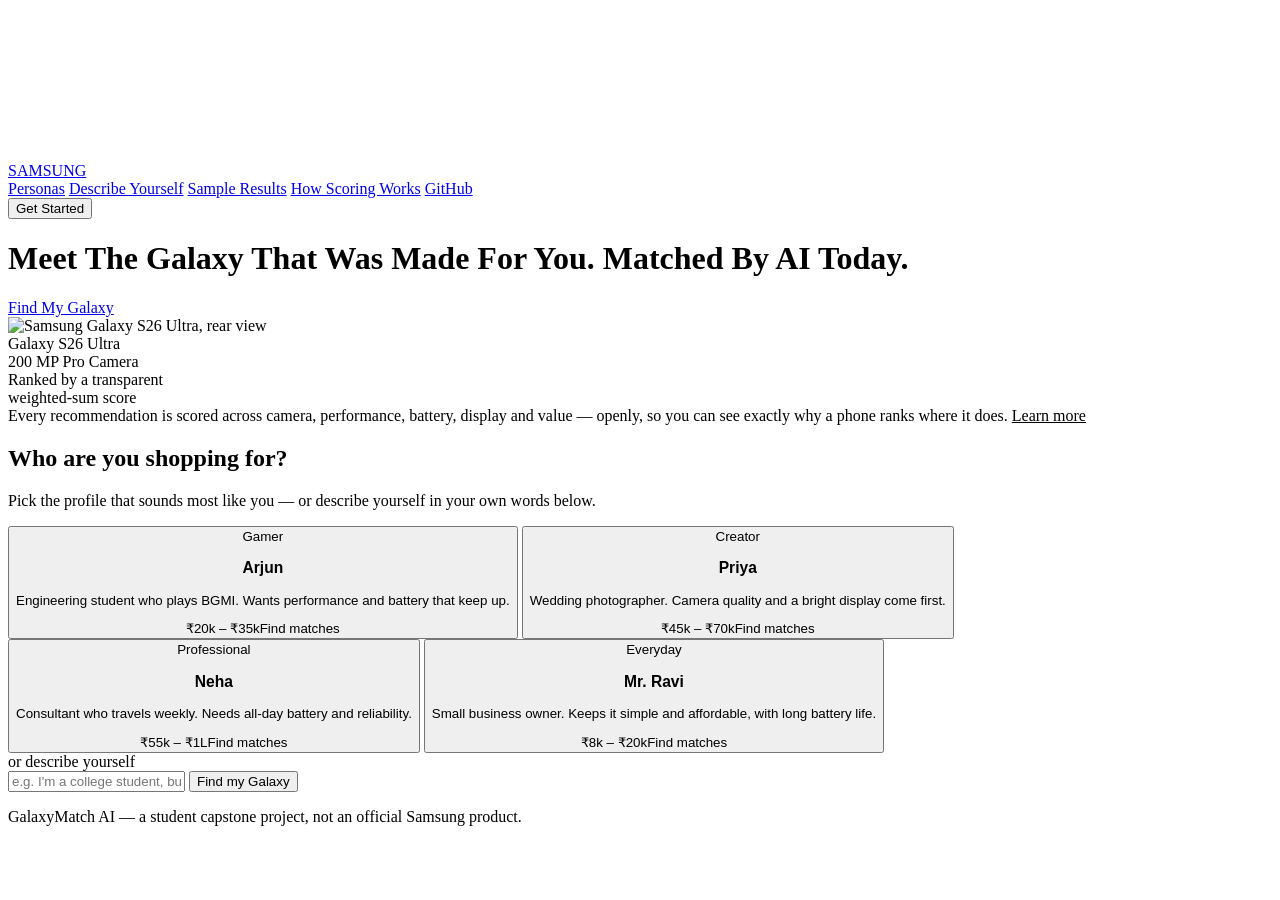
==== web/index.html @ 59dcd6c9 "Wire up Lenis smooth scrolling on both pages Small scroll.js init over the self-hosted vendor lib: i" ====
<!DOCTYPE html>
<html lang="en">
<head>
<meta charset="utf-8" />
<meta name="viewport" content="width=device-width, initial-scale=1" />
<title>GalaxyMatch AI — Find Your Perfect Galaxy</title>
<link rel="stylesheet" href="home.css" />
</head>
<body>

<!-- ============ BLACK HERO BLOCK ============ -->
<header class="hero-block">
  <canvas id="darkveil" data-speed="0.5" data-noise="0.02"></canvas>
  <div class="hero-inner">

    <nav class="nav">
      <a class="nav-logo" href="index.html"><img src="assets/samsung_logo.png"
        alt="Samsung" onerror="this.remove()" /><span>SAMSUNG</span></a>
      <div class="nav-links">
        <a href="#personas">Personas</a>
        <a href="#describe">Describe Yourself</a>
        <a href="results.html?persona=arjun">Sample Results</a>
        <a href="#how">How Scoring Works</a>
        <a href="https://github.com/pridevine/Mobile-Product-Recommendation-System" target="_blank" rel="noopener">GitHub</a>
      </div>
      <button class="nav-cta" id="nav-get">Get Started</button>
    </nav>

    <div class="hero-head">
      <h1>Meet The Galaxy That Was Made For You. Matched By AI Today.</h1>
    </div>

    <div class="hero-cta-row">
      <a class="btn-pill specular-btn" href="#personas"
         data-line-color="#ffffff" data-base-color="#6a6d74" data-proximity="300">Find My Galaxy</a>
    </div>

    <div class="stage">
      <img class="stage-phone" src="assets/hero_phone.png" alt="Samsung Galaxy S26 Ultra, rear view" />

      <div class="callout callout-left">
        <div class="co-text">Galaxy S26 Ultra<br />200&nbsp;MP Pro Camera</div>
        <span class="co-dot"></span>
        <span class="co-line v"></span>
        <span class="co-line h"></span>
      </div>

      <div class="callout callout-right">
        <div class="co-text">Ranked by a transparent<br />weighted-sum score</div>
        <span class="co-dot"></span>
        <span class="co-line v"></span>
        <span class="co-line h"></span>
      </div>
    </div>
  </div>

  <div class="hero-foot" id="how">
    Every recommendation is scored across camera, performance, battery, display and value — openly, so you can see exactly why a phone ranks where it does. <u id="foot-more">Learn more</u>
  </div>
</header>

<!-- ============ WHITE SECTION: PERSONAS ============ -->
<section class="choose" id="personas">
  <div class="choose-head">
    <h2>Who are you shopping for?</h2>
    <p>Pick the profile that sounds most like you — or describe yourself in your own words below.</p>
  </div>

  <div class="p-cards">
    <button class="p-card" data-persona="arjun">
      <span class="p-tag">Gamer</span>
      <h3>Arjun</h3>
      <p>Engineering student who plays BGMI. Wants performance and battery that keep up.</p>
      <span class="p-foot"><span class="p-budget">₹20k – ₹35k</span><span class="p-go">Find matches</span></span>
    </button>
    <button class="p-card" data-persona="priya">
      <span class="p-tag">Creator</span>
      <h3>Priya</h3>
      <p>Wedding photographer. Camera quality and a bright display come first.</p>
      <span class="p-foot"><span class="p-budget">₹45k – ₹70k</span><span class="p-go">Find matches</span></span>
    </button>
    <button class="p-card" data-persona="neha">
      <span class="p-tag">Professional</span>
      <h3>Neha</h3>
      <p>Consultant who travels weekly. Needs all-day battery and reliability.</p>
      <span class="p-foot"><span class="p-budget">₹55k – ₹1L</span><span class="p-go">Find matches</span></span>
    </button>
    <button class="p-card" data-persona="ravi">
      <span class="p-tag">Everyday</span>
      <h3>Mr. Ravi</h3>
      <p>Small business owner. Keeps it simple and affordable, with long battery life.</p>
      <span class="p-foot"><span class="p-budget">₹8k – ₹20k</span><span class="p-go">Find matches</span></span>
    </button>
  </div>
</section>

<section class="describe" id="describe">
  <div class="or-divider"><span>or describe yourself</span></div>
  <div class="describe-row">
    <input id="describe-input" type="text"
      placeholder="e.g. I'm a college student, budget 30000, I play BGMI a lot and need good battery." />
    <button id="describe-go" class="specular-btn"
      data-line-color="#ffffff" data-base-color="#4a4d54" data-proximity="260">Find my Galaxy</button>
  </div>
</section>

<p class="disclaimer">GalaxyMatch AI — a student capstone project, not an official Samsung product.</p>

<script src="vendor/lenis.min.js"></script>
<script src="scroll.js"></script>
<script src="darkveil.js"></script>
<script src="specular.js"></script>
<script src="home.js"></script>
</body>
</html>
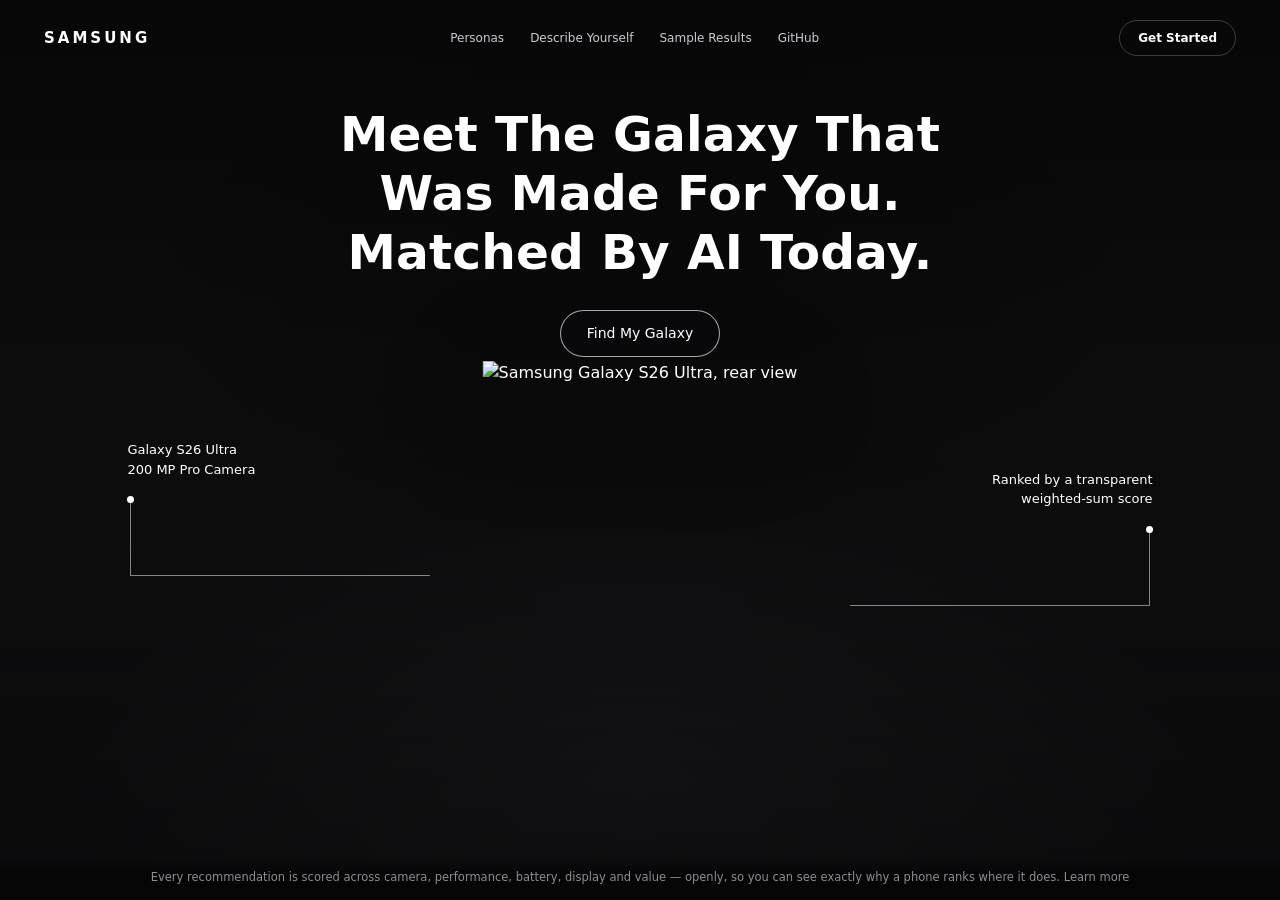
==== commit ba991bb1: "Split the persona picker onto its own page; make the landing hero-only index.html was one viewport o" ====
--- a/web/index.html
+++ b/web/index.html
@@ -6,7 +6,9 @@
 <title>GalaxyMatch AI — Find Your Perfect Galaxy</title>
 <link rel="stylesheet" href="home.css" />
 </head>
-<body>
+<!-- Hero-only landing: exactly one viewport, nothing below it, no scroll.
+     The persona picker lives on personas.html. -->
+<body class="page-hero-only">
 
 <!-- ============ BLACK HERO BLOCK ============ -->
 <header class="hero-block">
@@ -17,13 +19,12 @@
       <a class="nav-logo" href="index.html"><img src="assets/samsung_logo.png"
         alt="Samsung" onerror="this.remove()" /><span>SAMSUNG</span></a>
       <div class="nav-links">
-        <a href="#personas">Personas</a>
-        <a href="#describe">Describe Yourself</a>
+        <a href="personas.html">Personas</a>
+        <a href="personas.html#describe">Describe Yourself</a>
         <a href="results.html?persona=arjun">Sample Results</a>
-        <a href="#how">How Scoring Works</a>
         <a href="https://github.com/pridevine/Mobile-Product-Recommendation-System" target="_blank" rel="noopener">GitHub</a>
       </div>
-      <button class="nav-cta" id="nav-get">Get Started</button>
+      <a class="nav-cta" href="personas.html">Get Started</a>
     </nav>
 
     <div class="hero-head">
@@ -31,7 +32,7 @@
     </div>
 
     <div class="hero-cta-row">
-      <a class="btn-pill specular-btn" href="#personas"
+      <a class="btn-pill specular-btn" href="personas.html"
          data-line-color="#ffffff" data-base-color="#6a6d74" data-proximity="300">Find My Galaxy</a>
     </div>
 
@@ -55,59 +56,11 @@
   </div>
 
   <div class="hero-foot" id="how">
-    Every recommendation is scored across camera, performance, battery, display and value — openly, so you can see exactly why a phone ranks where it does. <u id="foot-more">Learn more</u>
+    Every recommendation is scored across camera, performance, battery, display and value — openly, so you can see exactly why a phone ranks where it does. <a id="foot-more" href="personas.html">Learn more</a>
   </div>
 </header>
 
-<!-- ============ WHITE SECTION: PERSONAS ============ -->
-<section class="choose" id="personas">
-  <div class="choose-head">
-    <h2>Who are you shopping for?</h2>
-    <p>Pick the profile that sounds most like you — or describe yourself in your own words below.</p>
-  </div>
-
-  <div class="p-cards">
-    <button class="p-card" data-persona="arjun">
-      <span class="p-tag">Gamer</span>
-      <h3>Arjun</h3>
-      <p>Engineering student who plays BGMI. Wants performance and battery that keep up.</p>
-      <span class="p-foot"><span class="p-budget">₹20k – ₹35k</span><span class="p-go">Find matches</span></span>
-    </button>
-    <button class="p-card" data-persona="priya">
-      <span class="p-tag">Creator</span>
-      <h3>Priya</h3>
-      <p>Wedding photographer. Camera quality and a bright display come first.</p>
-      <span class="p-foot"><span class="p-budget">₹45k – ₹70k</span><span class="p-go">Find matches</span></span>
-    </button>
-    <button class="p-card" data-persona="neha">
-      <span class="p-tag">Professional</span>
-      <h3>Neha</h3>
-      <p>Consultant who travels weekly. Needs all-day battery and reliability.</p>
-      <span class="p-foot"><span class="p-budget">₹55k – ₹1L</span><span class="p-go">Find matches</span></span>
-    </button>
-    <button class="p-card" data-persona="ravi">
-      <span class="p-tag">Everyday</span>
-      <h3>Mr. Ravi</h3>
-      <p>Small business owner. Keeps it simple and affordable, with long battery life.</p>
-      <span class="p-foot"><span class="p-budget">₹8k – ₹20k</span><span class="p-go">Find matches</span></span>
-    </button>
-  </div>
-</section>
-
-<section class="describe" id="describe">
-  <div class="or-divider"><span>or describe yourself</span></div>
-  <div class="describe-row">
-    <input id="describe-input" type="text"
-      placeholder="e.g. I'm a college student, budget 30000, I play BGMI a lot and need good battery." />
-    <button id="describe-go" class="specular-btn"
-      data-line-color="#ffffff" data-base-color="#4a4d54" data-proximity="260">Find my Galaxy</button>
-  </div>
-</section>
-
-<p class="disclaimer">GalaxyMatch AI — a student capstone project, not an official Samsung product.</p>
-
-<script src="vendor/lenis.min.js"></script>
-<script src="scroll.js"></script>
+<!-- No Lenis here: the page is exactly one viewport and does not scroll. -->
 <script src="darkveil.js"></script>
 <script src="specular.js"></script>
 <script src="home.js"></script>
--- a/web/home.css
+++ b/web/home.css
@@ -0,0 +1,375 @@
+/* GalaxyMatch AI — landing page.
+   Theme: white page with a full-width black hero block; slim nav, centered
+   bold headline, product shot with thin callout annotations, outlined pill
+   CTA, tiny footnote. Static build — motion layered on later. */
+
+@font-face {
+  font-family: 'Montserrat';
+  font-weight: 100 900;
+  font-style: normal;
+  src: url('/fonts/Montserrat-Variable.ttf') format('truetype-variations');
+  font-display: swap;
+}
+
+:root {
+  --page: #ffffff;
+  --hero: #0a0a0b;
+  --hero-2: #131315;
+  --white: #ffffff;
+  --grey: #c9ccd1;
+  --dim: #8a8d93;
+  --ink: #121317;
+  --ink-soft: #5c6067;
+  --line-dark: rgba(255, 255, 255, 0.22);
+  --line-light: #e6e8ec;
+  --font: 'Montserrat', 'Segoe UI', system-ui, sans-serif;
+}
+
+* { box-sizing: border-box; }
+html, body { margin: 0; padding: 0; }
+body {
+  background: var(--page);
+  color: var(--ink);
+  font-family: var(--font);
+  line-height: 1.5;
+  -webkit-font-smoothing: antialiased;
+  overflow-x: hidden;
+}
+button { font-family: inherit; cursor: pointer; }
+a { text-decoration: none; color: inherit; }
+:focus-visible { outline: 2px solid #4b5fd6; outline-offset: 2px; }
+
+/* ============================== BLACK HERO BLOCK ============================== */
+.hero-block {
+  background:
+    radial-gradient(900px 480px at 50% 88%, #1c1c1f 0%, transparent 62%),
+    linear-gradient(180deg, var(--hero) 0%, var(--hero-2) 100%);
+  color: var(--white);
+  position: relative;
+  overflow: hidden;
+}
+/* The hero is exactly one viewport tall. On index.html it is the whole page,
+   so .page-hero-only locks scrolling off entirely — there is nothing below it
+   to scroll to. min-height is dropped there too, otherwise a short window
+   (or landscape phone) would scroll to reach the 620px floor. */
+.hero-block { display: flex; flex-direction: column; height: 100vh; height: 100svh; min-height: 620px; }
+.page-hero-only { height: 100svh; overflow: hidden; }
+.page-hero-only .hero-block { min-height: 0; height: 100%; }
+/* DarkVeil shader canvas fills the hero behind everything */
+#darkveil {
+  position: absolute; inset: 0; width: 100%; height: 100%;
+  display: block; z-index: 0; pointer-events: none;
+}
+/* soft dark scrim over the veil so type & callouts stay crisp */
+.hero-block::after {
+  content: ""; position: absolute; inset: 0; z-index: 1; pointer-events: none;
+  background:
+    radial-gradient(760px 420px at 50% 30%, rgba(5,5,6,0.42), transparent 70%),
+    linear-gradient(180deg, rgba(5,5,6,0.55) 0%, rgba(5,5,6,0.18) 40%, rgba(5,5,6,0.6) 100%);
+}
+.hero-inner {
+  max-width: 1280px; width: 100%; margin: 0 auto; padding: 0 44px;
+  flex: 1; display: flex; flex-direction: column;
+  position: relative; z-index: 2;
+}
+.hero-foot { position: relative; z-index: 2; }
+@media (max-width: 700px) { .hero-inner { padding: 0 20px; } }
+
+/* --- nav --- */
+.nav {
+  height: 76px;
+  display: flex; align-items: center; justify-content: space-between;
+  gap: 24px;
+}
+.nav-logo { display: flex; align-items: center; flex: none; font-weight: 800; font-size: 15px; letter-spacing: 0.2em; color: var(--white); }
+.nav-logo img { height: 20px; display: block; }
+.nav-logo img + span { display: none; }  /* hide text when the logo file exists */
+.nav-links { display: flex; gap: 26px; }
+.nav-links a { font-size: 12px; font-weight: 500; color: var(--grey); white-space: nowrap; transition: color 0.15s; }
+.nav-links a:hover { color: var(--white); }
+.nav-cta {
+  flex: none;
+  background: transparent; color: var(--white);
+  border: 1px solid var(--line-dark); border-radius: 999px;
+  padding: 8px 18px; font-size: 12px; font-weight: 600;
+  transition: background 0.15s, border-color 0.15s;
+}
+.nav-cta:hover { background: rgba(255,255,255,0.08); border-color: rgba(255,255,255,0.45); }
+@media (max-width: 900px) { .nav-links { display: none; } }
+/* .nav-cta is an <a> on both pages; keep it centred like the button it was. */
+a.nav-cta { display: inline-flex; align-items: center; }
+
+/* --- interior-page nav ---
+   personas.html has no hero block behind the nav, so the bar supplies its own
+   dark background. Same .nav markup otherwise. */
+.page-nav { background: var(--hero); color: var(--white); }
+.page-nav-inner { max-width: 1280px; width: 100%; margin: 0 auto; padding: 0 44px; }
+@media (max-width: 700px) { .page-nav-inner { padding: 0 20px; } }
+
+/* --- headline --- */
+.hero-head {
+  text-align: center;
+  max-width: 840px; margin: 0 auto;
+  padding-top: clamp(16px, 3.2vh, 44px);
+}
+.hero-head h1 {
+  margin: 0;
+  /* scales with viewport height too, so the whole hero always fits one screen */
+  font-size: clamp(30px, min(3.8vw, 6.2vh), 56px);
+  font-weight: 700;
+  line-height: 1.22;
+  letter-spacing: 0.002em;
+  color: var(--white);
+  text-wrap: balance;
+}
+
+/* --- CTA pill (overlaps the product zone, like the reference) --- */
+.hero-cta-row { display: flex; justify-content: center; margin-top: clamp(16px, 3vh, 32px); position: relative; z-index: 5; }
+.btn-pill {
+  display: inline-flex; align-items: center;
+  background: rgba(10,10,11,0.55); color: var(--white);
+  border: 1px solid rgba(255,255,255,0.65); border-radius: 999px;
+  padding: 12px 26px; font-size: 14px; font-weight: 500;
+  backdrop-filter: blur(3px);
+  transition: background 0.15s;
+}
+.btn-pill:hover { background: rgba(255,255,255,0.12); }
+
+/* --- product stage: phone + callout annotations --- */
+.stage {
+  position: relative;
+  flex: 1;
+  min-height: 0;   /* let flex size it so the hero never exceeds one screen */
+  margin-top: 4px;
+}
+.stage-phone {
+  position: absolute; left: 50%; bottom: 0; transform: translateX(-50%);
+  height: 100%;
+  filter: drop-shadow(0 34px 60px rgba(0,0,0,0.85));
+}
+/* thin callout lines with dot endpoints, reaching toward the phone */
+.callout {
+  position: absolute;
+  font-size: 13px; font-weight: 500; color: var(--white); line-height: 1.5;
+  z-index: 4;
+}
+.callout .co-line { position: absolute; background: rgba(255,255,255,0.5); }
+.callout .co-dot {
+  position: absolute; width: 7px; height: 7px; border-radius: 50%;
+  background: var(--white);
+}
+.callout-left { left: 7%; top: 16%; text-align: left; }
+.callout-left .co-dot { left: 0; top: 56px; }
+.callout-left .co-line.v { left: 3px; top: 63px; width: 1px; height: 72px; }
+.callout-left .co-line.h { left: 3px; top: 135px; height: 1px; width: min(24vw, 300px); }
+
+.callout-right { right: 7%; top: 22%; text-align: right; }
+.callout-right .co-dot { right: 0; top: 56px; }
+.callout-right .co-line.v { right: 3px; top: 63px; width: 1px; height: 72px; }
+.callout-right .co-line.h { right: 3px; top: 135px; height: 1px; width: min(24vw, 300px); }
+
+@media (max-width: 860px) {
+  .callout { display: none; }
+  .stage-phone { max-height: 420px; }
+}
+
+/* --- footnote --- */
+.hero-foot {
+  position: relative; z-index: 4;
+  text-align: center;
+  font-size: 11.5px; color: var(--dim);
+  padding: 12px 24px 14px;
+  background: linear-gradient(180deg, transparent, rgba(0,0,0,0.55) 40%);
+}
+.hero-foot u { cursor: pointer; }
+.hero-foot u:hover { color: var(--grey); }
+
+/* ============================== WHITE SECTION: PERSONAS ============================== */
+.choose { max-width: 1180px; margin: 0 auto; padding: 84px 36px 24px; }
+@media (max-width: 700px) { .choose { padding: 60px 20px 20px; } }
+.choose-head { text-align: center; max-width: 620px; margin: 0 auto 44px; }
+.choose-head h2 {
+  margin: 0 0 10px; font-size: clamp(26px, 3.6vw, 38px); font-weight: 800;
+  letter-spacing: -0.02em; color: var(--ink);
+}
+.choose-head p { margin: 0; font-size: 15.5px; color: var(--ink-soft); }
+
+.p-cards { display: grid; grid-template-columns: repeat(4, 1fr); gap: 20px; }
+@media (max-width: 940px) { .p-cards { grid-template-columns: repeat(2, 1fr); } }
+@media (max-width: 520px) { .p-cards { grid-template-columns: 1fr; } }
+
+.p-card {
+  text-align: left;
+  background: var(--page);
+  border: 1px solid var(--line-light); border-radius: 18px;
+  padding: 24px;
+  display: flex; flex-direction: column; gap: 6px;
+  transition: border-color 0.18s ease, box-shadow 0.18s ease, transform 0.18s ease;
+}
+.p-card:hover { border-color: #c9cdd4; box-shadow: 0 18px 40px -22px rgba(18,19,23,0.25); transform: translateY(-3px); }
+.p-tag {
+  align-self: flex-start;
+  font-size: 10.5px; font-weight: 700; letter-spacing: 0.09em; text-transform: uppercase;
+  color: var(--ink-soft); border: 1px solid var(--line-light); border-radius: 999px;
+  padding: 4px 10px; margin-bottom: 10px;
+}
+.p-card h3 { margin: 0; font-size: 19px; font-weight: 800; letter-spacing: -0.015em; color: var(--ink); }
+.p-card p { margin: 0; font-size: 13.5px; color: var(--ink-soft); line-height: 1.55; flex: 1; }
+.p-foot {
+  margin-top: 16px; padding-top: 14px; border-top: 1px solid var(--line-light);
+  display: flex; align-items: center; justify-content: space-between;
+}
+.p-budget { font-size: 13px; font-weight: 700; color: var(--ink); font-variant-numeric: tabular-nums; }
+.p-go {
+  border: 1px solid var(--ink); border-radius: 999px; background: transparent;
+  color: var(--ink); font-size: 12.5px; font-weight: 600; padding: 7px 16px;
+  transition: background 0.15s, color 0.15s;
+}
+.p-card:hover .p-go { background: var(--ink); color: #fff; }
+
+/* --- describe bar --- */
+.describe { max-width: 1180px; margin: 0 auto; padding: 30px 36px 90px; }
+@media (max-width: 700px) { .describe { padding: 24px 20px 64px; } }
+.or-divider {
+  display: flex; align-items: center; gap: 18px; margin: 6px 0 26px;
+  color: #a3a7ae; font-size: 12px; font-weight: 600; letter-spacing: 0.1em; text-transform: uppercase;
+}
+.or-divider::before, .or-divider::after { content: ""; flex: 1; height: 1px; background: var(--line-light); }
+.describe-row { display: flex; gap: 14px; }
+.describe-row input {
+  flex: 1; border: 1px solid #d7dae0; border-radius: 999px; padding: 16px 26px;
+  font-family: var(--font); font-size: 15px; color: var(--ink); background: #fff;
+}
+.describe-row input::placeholder { color: #9ba0a8; }
+.describe-row input:focus { outline: none; border-color: var(--ink); }
+.describe-row button {
+  background: var(--ink); color: #fff; border: none; border-radius: 999px;
+  padding: 16px 30px; font-size: 14.5px; font-weight: 600; white-space: nowrap;
+  transition: background 0.15s;
+}
+.describe-row button:hover { background: #2c2e34; }
+@media (max-width: 560px) { .describe-row { flex-direction: column; } }
+
+.disclaimer { text-align: center; color: #a3a7ae; font-size: 12px; padding: 0 20px 34px; }
+
+/* ============================== SPECULAR BUTTON FX ============================== */
+/* Cursor-aware rim-light (specular.js) on elements with .specular-btn */
+.specular-btn { position: relative; overflow: visible; }
+.specular-btn .sb-label { position: relative; z-index: 2; display: inline-flex; align-items: center; gap: 8px; }
+.specular-btn .sb-fx {
+  position: absolute; inset: -20px; pointer-events: none; z-index: 1;
+}
+.specular-btn .sb-fx canvas { display: block; width: 100%; height: 100%; }
+
+/* ============================== RESULTS PAGE ============================== */
+/* light nav variant (white page) */
+.nav-light { background: var(--page); border-bottom: 1px solid var(--line-light); }
+.nav-light .nav-links a { color: var(--ink-soft); }
+.nav-light .nav-links a:hover { color: var(--ink); }
+.nav-light .nav-logo { color: var(--ink); }
+.nav-light .nav-logo img { filter: brightness(0); }
+.nav-light .nav-cta { color: var(--ink); border-color: #cfd3da; }
+.nav-light .nav-cta:hover { background: #f2f3f6; border-color: var(--ink); }
+.nav-pad { padding: 0 44px; }
+@media (max-width: 700px) { .nav-pad { padding: 0 20px; } }
+
+.results-wrap { max-width: 1280px; margin: 0 auto; padding: 34px 44px 80px; }
+@media (max-width: 700px) { .results-wrap { padding: 24px 20px 60px; } }
+
+.results-head { margin-bottom: 8px; }
+.results-head h1 { margin: 0 0 6px; font-size: clamp(28px, 4vw, 44px); font-weight: 800; letter-spacing: -0.03em; color: var(--ink); }
+.results-head p { margin: 0; font-size: 15px; color: var(--ink-soft); }
+
+.chips { display: flex; flex-wrap: wrap; align-items: center; gap: 10px; margin: 22px 0 36px; }
+.chip {
+  border: 1px solid #d7dae0; background: var(--page); color: var(--ink-soft);
+  border-radius: 999px; padding: 9px 16px; font-size: 13.5px; font-weight: 600;
+  transition: all 0.15s ease; text-decoration: none;
+}
+.chip:hover { border-color: var(--ink); color: var(--ink); }
+.chip[aria-pressed="true"] { background: var(--ink); color: #fff; border-color: var(--ink); }
+
+.results-grid {
+  display: grid; grid-template-columns: minmax(0, 1fr) 480px;
+  gap: 40px; align-items: start;
+}
+@media (max-width: 1020px) { .results-grid { grid-template-columns: 1fr; } }
+
+/* --- ranked list --- */
+.rec-row {
+  border: 1px solid var(--line-light); border-radius: 16px; background: var(--page);
+  padding: 18px 20px; margin-bottom: 14px;
+  transition: border-color 0.18s ease, box-shadow 0.18s ease;
+}
+.rec-row.hot { border-color: var(--ink); box-shadow: 0 16px 36px -22px rgba(18,19,23,0.3); }
+.rec-top { display: flex; align-items: center; gap: 12px; }
+.rec-rank {
+  flex: none; width: 30px; height: 30px; border-radius: 9px; border: 1px solid #d7dae0;
+  display: flex; align-items: center; justify-content: center; font-weight: 800; font-size: 14px;
+  font-variant-numeric: tabular-nums;
+}
+.rec-row.hot .rec-rank { border-color: var(--ink); }
+.rec-name { font-size: 17px; font-weight: 800; letter-spacing: -0.015em; color: var(--ink); }
+.rec-seg {
+  font-size: 10px; font-weight: 700; letter-spacing: 0.07em; text-transform: uppercase;
+  color: var(--ink-soft); border: 1px solid var(--line-light); border-radius: 999px; padding: 3px 9px;
+}
+.rec-pct { margin-left: auto; font-size: 22px; font-weight: 800; letter-spacing: -0.02em; font-variant-numeric: tabular-nums; }
+.rec-meta { display: flex; gap: 18px; margin: 10px 0 0 42px; font-size: 13px; color: var(--ink-soft); font-variant-numeric: tabular-nums; }
+.rec-meta b { color: var(--ink); font-weight: 700; }
+.rec-why {
+  margin: 12px 0 0 42px; border: none; background: none; padding: 0;
+  font-size: 13px; font-weight: 600; color: var(--ink-soft); text-decoration: underline; text-underline-offset: 3px;
+}
+.rec-why:hover { color: var(--ink); }
+.breakdown { max-height: 0; overflow: hidden; transition: max-height 0.35s ease; margin-left: 42px; }
+.breakdown.open { max-height: 300px; }
+.breakdown-inner { padding-top: 14px; }
+.sub-row { display: flex; align-items: center; gap: 10px; margin-bottom: 8px; font-size: 12px; color: var(--ink-soft); }
+.sub-row .sub-label { width: 88px; flex: none; font-weight: 500; }
+.sub-track { flex: 1; height: 6px; border-radius: 999px; background: #eef0f4; overflow: hidden; }
+.sub-fill { height: 100%; border-radius: 999px; background: var(--ink); width: 0; transition: width 0.6s ease; }
+.sub-val { width: 2.4em; text-align: right; font-weight: 700; color: var(--ink); font-variant-numeric: tabular-nums; }
+
+/* --- CardSwap deck (pop style) --- */
+.cs-stage {
+  position: relative; height: 520px;
+  perspective: 900px; overflow: visible;
+}
+.cs-card {
+  position: absolute; top: 50%; left: 50%;
+  width: 320px; height: 430px;
+  border-radius: 18px; border: 1px solid var(--line-light);
+  background: var(--page);
+  overflow: hidden; cursor: pointer;
+  transform-style: preserve-3d; will-change: transform;
+  backface-visibility: hidden; -webkit-backface-visibility: hidden;
+  box-shadow: 0 30px 60px -30px rgba(18,19,23,0.35);
+}
+.csc-photo {
+  height: 55%; background: #0a0a0b;
+  display: flex; align-items: center; justify-content: center;
+}
+.csc-photo img, .csc-photo svg { max-height: 86%; max-width: 60%; object-fit: contain; }
+.csc-body { padding: 16px 20px 0; }
+.csc-name { margin: 0 0 2px; font-size: 19px; font-weight: 800; letter-spacing: -0.02em; color: var(--ink); }
+.csc-seg { font-size: 10.5px; font-weight: 700; letter-spacing: 0.07em; text-transform: uppercase; color: var(--ink-soft); }
+.csc-foot { display: flex; align-items: center; justify-content: space-between; padding: 14px 20px 0; }
+.csc-price { font-size: 21px; font-weight: 800; letter-spacing: -0.02em; font-variant-numeric: tabular-nums; }
+.csc-pct { font-size: 12px; font-weight: 700; color: var(--ink-soft); }
+.csc-pct b { font-size: 15px; color: var(--ink); }
+.csc-select {
+  display: inline-block; margin: 12px 20px 0;
+  border: 1px solid var(--ink); border-radius: 999px; padding: 7px 18px;
+  font-size: 12.5px; font-weight: 600; color: var(--ink);
+}
+@media (max-width: 1020px) {
+  .cs-stage { height: 460px; transform: scale(0.9); transform-origin: top center; }
+}
+@media (max-width: 520px) {
+  .cs-stage { transform: scale(0.72); transform-origin: top center; height: 400px; }
+}
+
+@media (prefers-reduced-motion: reduce) {
+  * { transition: none !important; }
+}
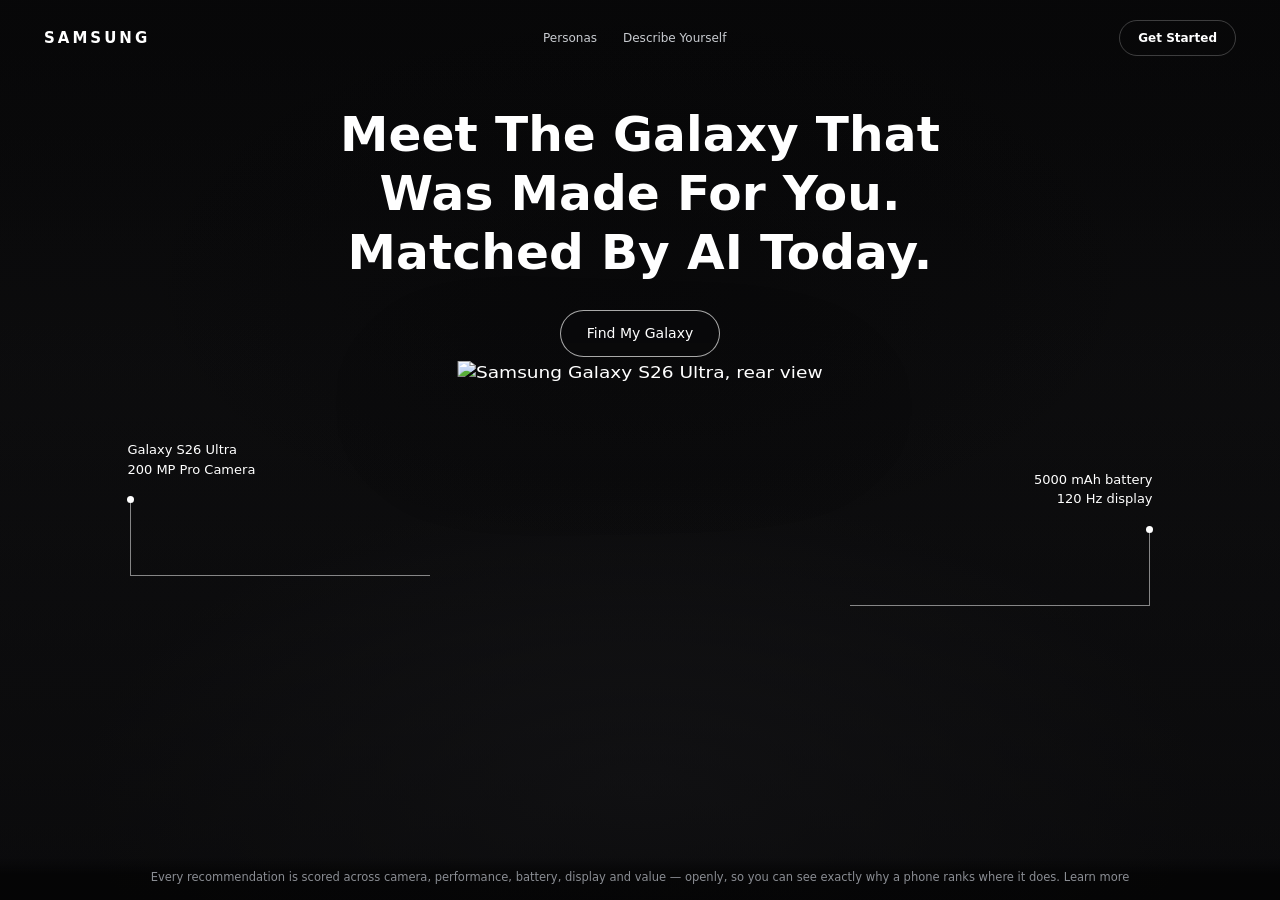
==== commit b5932f36: "Remove hero phone model carousel" ====
--- a/web/index.html
+++ b/web/index.html
@@ -12,7 +12,8 @@
 
 <!-- ============ BLACK HERO BLOCK ============ -->
 <header class="hero-block">
-  <canvas id="darkveil" data-speed="0.5" data-noise="0.02"></canvas>
+  <!-- Smooth animated veil with noise disabled to avoid the flash/flicker effect. -->
+  <canvas id="darkveil" data-speed="0.35" data-noise="0"></canvas>
   <div class="hero-inner">
 
     <nav class="nav">
@@ -21,8 +22,6 @@
       <div class="nav-links">
         <a href="personas.html">Personas</a>
         <a href="personas.html#describe">Describe Yourself</a>
-        <a href="results.html?persona=arjun">Sample Results</a>
-        <a href="https://github.com/pridevine/Mobile-Product-Recommendation-System" target="_blank" rel="noopener">GitHub</a>
       </div>
       <a class="nav-cta" href="personas.html">Get Started</a>
     </nav>
@@ -37,21 +36,22 @@
     </div>
 
     <div class="stage">
-      <img class="stage-phone" src="assets/hero_phone.png" alt="Samsung Galaxy S26 Ultra, rear view" />
+      <img id="hero-phone" class="stage-phone" src="assets/phone-groups/premium-ultra.png" alt="Samsung Galaxy S26 Ultra, rear view" />
 
       <div class="callout callout-left">
-        <div class="co-text">Galaxy S26 Ultra<br />200&nbsp;MP Pro Camera</div>
+        <div id="hero-callout-model" class="co-text">Galaxy S26 Ultra<br />200&nbsp;MP Pro Camera</div>
         <span class="co-dot"></span>
         <span class="co-line v"></span>
         <span class="co-line h"></span>
       </div>
 
       <div class="callout callout-right">
-        <div class="co-text">Ranked by a transparent<br />weighted-sum score</div>
+        <div id="hero-callout-spec" class="co-text">5000&nbsp;mAh battery<br />120&nbsp;Hz display</div>
         <span class="co-dot"></span>
         <span class="co-line v"></span>
         <span class="co-line h"></span>
       </div>
+
     </div>
   </div>
 
--- a/web/home.css
+++ b/web/home.css
@@ -143,7 +143,9 @@
   margin-top: 4px;
 }
 .stage-phone {
-  position: absolute; left: 50%; bottom: 0; transform: translateX(-50%);
+  position: absolute; left: 50%; bottom: 0;
+  transform: translateX(-50%) scaleX(1.16);
+  transform-origin: center bottom;
   height: 100%;
   filter: drop-shadow(0 34px 60px rgba(0,0,0,0.85));
 }
@@ -248,6 +250,10 @@
   transition: background 0.15s;
 }
 .describe-row button:hover { background: #2c2e34; }
+.describe-row button:disabled { cursor: wait; opacity: 0.65; }
+.describe-feedback {
+  margin: 12px 8px 0; color: #5d626c; font-size: 13px; line-height: 1.5;
+}
 @media (max-width: 560px) { .describe-row { flex-direction: column; } }
 
 .disclaimer { text-align: center; color: #a3a7ae; font-size: 12px; padding: 0 20px 34px; }
@@ -300,14 +306,31 @@
   border: 1px solid var(--line-light); border-radius: 16px; background: var(--page);
   padding: 18px 20px; margin-bottom: 14px;
   transition: border-color 0.18s ease, box-shadow 0.18s ease;
-}
+  display: flex; align-items: flex-start; gap: 18px; cursor: pointer;
+}
+/* Phone thumbnail. Fixed box so rows stay the same height whether the visual
+   resolves to a real photo or the drawn SVG fallback. */
+.rec-thumb {
+  flex: none; width: 62px; height: 92px;
+  display: flex; align-items: center; justify-content: center;
+  border-radius: 10px; background: #f4f5f7;
+}
+.rec-row.hot .rec-thumb { background: #eef0f4; }
+/* Same sizing pattern as .csc-photo — phoneSVG() emits a viewBox with no
+   intrinsic width/height, so it needs a max-height to bound it. */
+.rec-thumb img, .rec-thumb svg { max-height: 84%; max-width: 74%; object-fit: contain; }
+/* min-width:0 so long model names can ellipsis instead of stretching the row */
+.rec-main { flex: 1; min-width: 0; }
+@media (max-width: 560px) { .rec-thumb { width: 48px; height: 72px; } }
 .rec-row.hot { border-color: var(--ink); box-shadow: 0 16px 36px -22px rgba(18,19,23,0.3); }
 .rec-top { display: flex; align-items: center; gap: 12px; }
 .rec-rank {
   flex: none; width: 30px; height: 30px; border-radius: 9px; border: 1px solid #d7dae0;
   display: flex; align-items: center; justify-content: center; font-weight: 800; font-size: 14px;
-  font-variant-numeric: tabular-nums;
-}
+  font-variant-numeric: tabular-nums; padding: 0; background: transparent; color: var(--ink);
+  font-family: inherit; cursor: pointer; transition: background 0.18s ease, color 0.18s ease, border-color 0.18s ease;
+}
+.rec-rank:hover, .rec-rank:focus-visible { border-color: var(--ink); background: var(--ink); color: #fff; }
 .rec-row.hot .rec-rank { border-color: var(--ink); }
 .rec-name { font-size: 17px; font-weight: 800; letter-spacing: -0.015em; color: var(--ink); }
 .rec-seg {
@@ -317,6 +340,18 @@
 .rec-pct { margin-left: auto; font-size: 22px; font-weight: 800; letter-spacing: -0.02em; font-variant-numeric: tabular-nums; }
 .rec-meta { display: flex; gap: 18px; margin: 10px 0 0 42px; font-size: 13px; color: var(--ink-soft); font-variant-numeric: tabular-nums; }
 .rec-meta b { color: var(--ink); font-weight: 700; }
+/* #1 match's explanation (template first, upgraded to Gemini text on load) */
+.rec-why-text {
+  margin: 12px 0 0 42px; font-size: 13.5px; line-height: 1.55; color: var(--ink);
+  transition: opacity 0.25s ease;
+}
+.rec-why-loading { opacity: 0.45; }
+/* When the grounded Gemini text lands, tag it so it's visibly the live AI. */
+.rec-why-ai::before {
+  content: "✦ Gemini"; display: inline-block; margin-right: 8px;
+  font-size: 10px; font-weight: 800; letter-spacing: 0.06em; vertical-align: 1px;
+  color: #6a5cff; border: 1px solid #d9d5ff; border-radius: 999px; padding: 2px 7px;
+}
 .rec-why {
   margin: 12px 0 0 42px; border: none; background: none; padding: 0;
   font-size: 13px; font-weight: 600; color: var(--ink-soft); text-decoration: underline; text-underline-offset: 3px;
@@ -346,6 +381,7 @@
   backface-visibility: hidden; -webkit-backface-visibility: hidden;
   box-shadow: 0 30px 60px -30px rgba(18,19,23,0.35);
 }
+.cs-card.is-selected { border-color: var(--ink); box-shadow: 0 30px 60px -24px rgba(18,19,23,0.5); }
 .csc-photo {
   height: 55%; background: #0a0a0b;
   display: flex; align-items: center; justify-content: center;
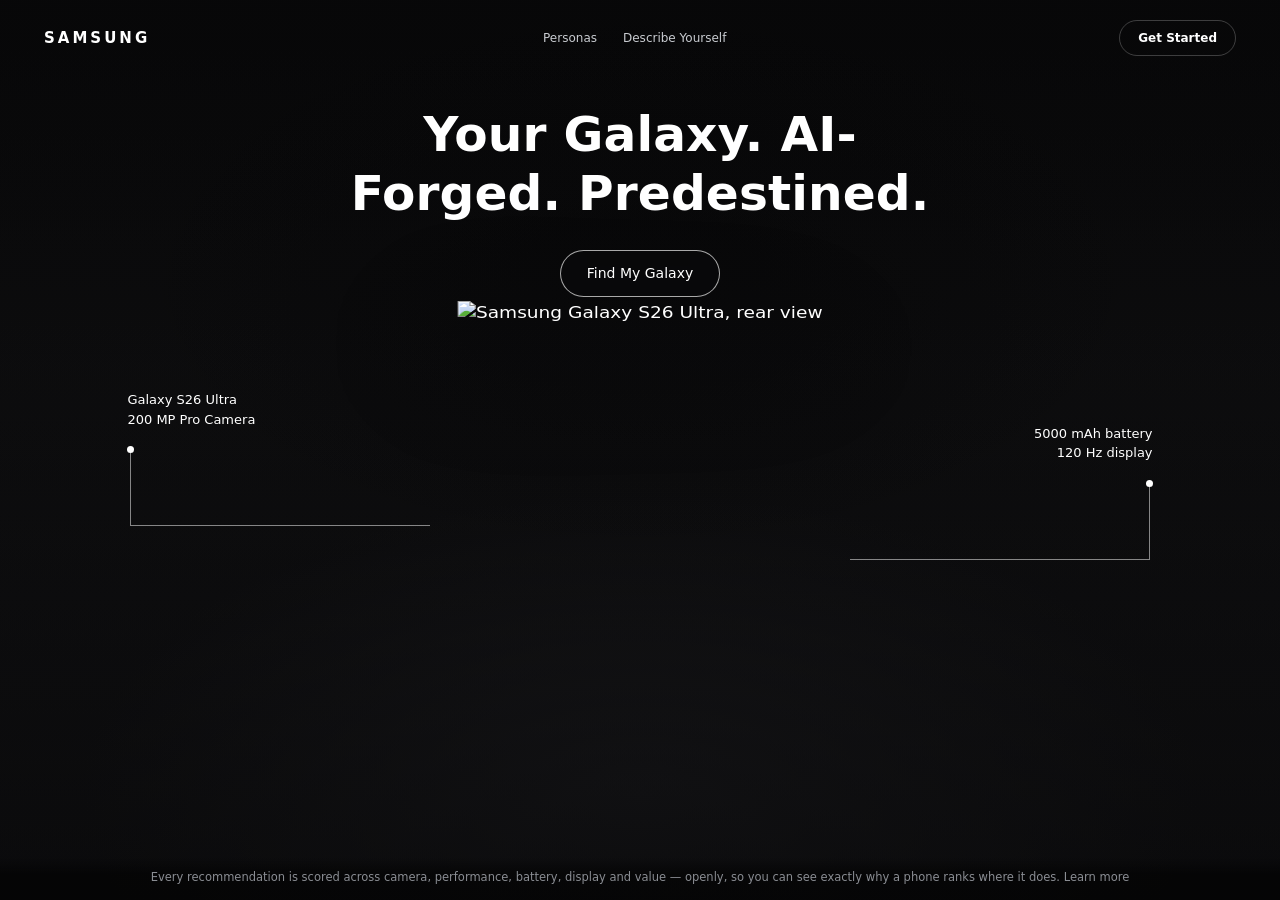
==== commit 8b6031b1: "Update hero headline" ====
--- a/web/index.html
+++ b/web/index.html
@@ -27,7 +27,7 @@
     </nav>
 
     <div class="hero-head">
-      <h1>Meet The Galaxy That Was Made For You. Matched By AI Today.</h1>
+      <h1>Your Galaxy. AI-Forged. Predestined.</h1>
     </div>
 
     <div class="hero-cta-row">
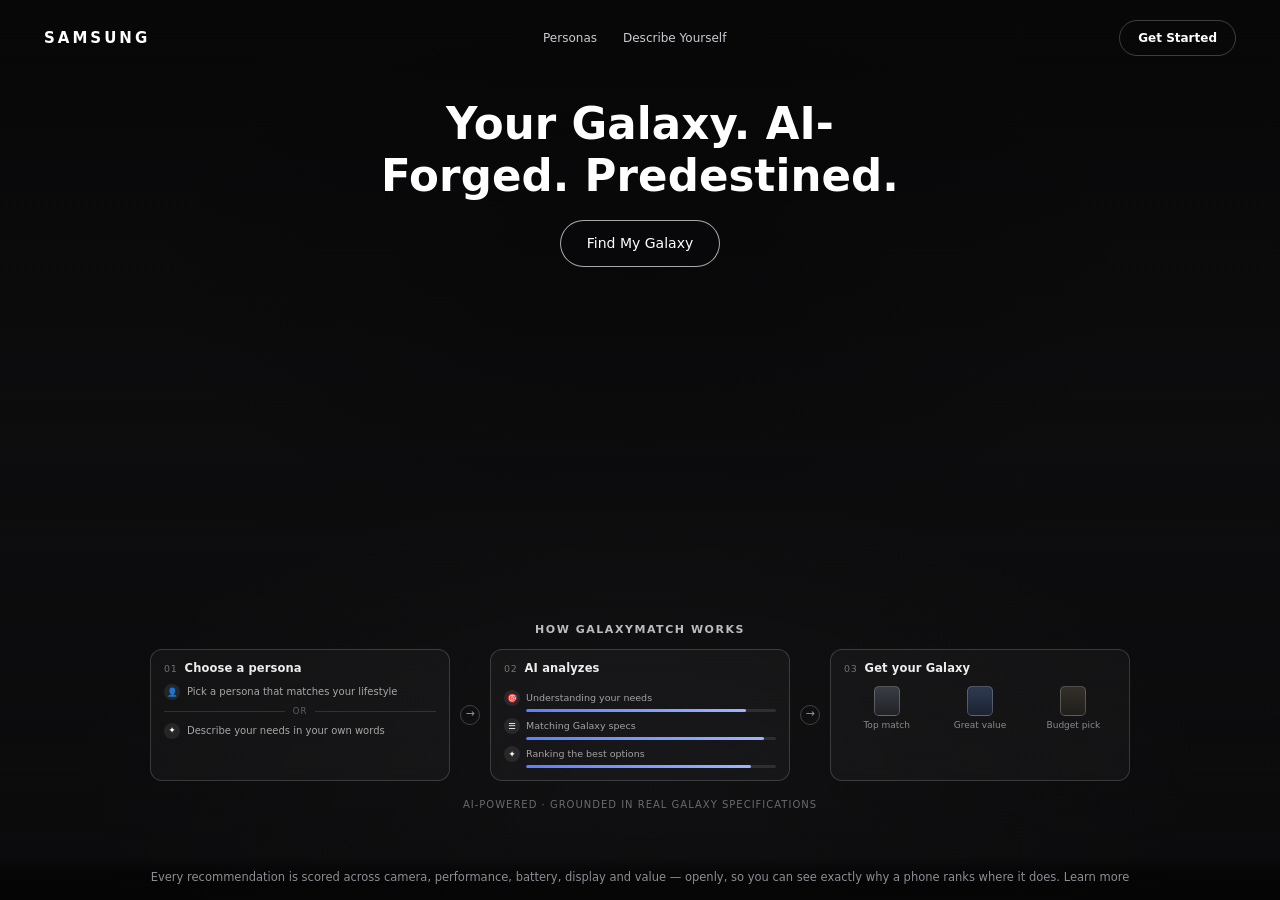
==== commit a52f6771: "Real phone photos for 2 of 3 hero chips; drop the redundant subtitle Only 2 of 20 catalogue phones h" ====
--- a/web/index.html
+++ b/web/index.html
@@ -35,24 +35,79 @@
          data-line-color="#ffffff" data-base-color="#6a6d74" data-proximity="300">Find My Galaxy</a>
     </div>
 
-    <div class="stage">
-      <img id="hero-phone" class="stage-phone" src="assets/phone-groups/premium-ultra.png" alt="Samsung Galaxy S26 Ultra, rear view" />
+    <section class="hero-guide" aria-label="How GalaxyMatch works">
+      <p class="hero-guide-kicker">How GalaxyMatch works</p>
+      <div class="hw-cards">
+        <div class="hw-card">
+          <div class="hw-head">
+            <span class="hw-num">01</span>
+            <span class="hw-title">Choose a persona</span>
+          </div>
+          <div class="hw-row">
+            <span class="hw-icon" aria-hidden="true">&#128100;</span>
+            <span class="hw-row-text">Pick a persona that matches your lifestyle</span>
+          </div>
+          <div class="hw-or"><span>OR</span></div>
+          <div class="hw-row">
+            <span class="hw-icon" aria-hidden="true">&#10022;</span>
+            <span class="hw-row-text">Describe your needs in your own words</span>
+          </div>
+        </div>
 
-      <div class="callout callout-left">
-        <div id="hero-callout-model" class="co-text">Galaxy S26 Ultra<br />200&nbsp;MP Pro Camera</div>
-        <span class="co-dot"></span>
-        <span class="co-line v"></span>
-        <span class="co-line h"></span>
+        <div class="hw-connector" aria-hidden="true"><span>&#8594;</span></div>
+
+        <div class="hw-card">
+          <div class="hw-head">
+            <span class="hw-num">02</span>
+            <span class="hw-title">AI analyzes</span>
+          </div>
+          <div class="hw-bar-row">
+            <span class="hw-icon" aria-hidden="true">&#127919;</span>
+            <span class="hw-bar-label">Understanding your needs</span>
+          </div>
+          <div class="hw-bar"><i style="--w:88%"></i></div>
+          <div class="hw-bar-row">
+            <span class="hw-icon" aria-hidden="true">&#9776;</span>
+            <span class="hw-bar-label">Matching Galaxy specs</span>
+          </div>
+          <div class="hw-bar"><i style="--w:95%"></i></div>
+          <div class="hw-bar-row">
+            <span class="hw-icon" aria-hidden="true">&#10022;</span>
+            <span class="hw-bar-label">Ranking the best options</span>
+          </div>
+          <div class="hw-bar"><i style="--w:90%"></i></div>
+        </div>
+
+        <div class="hw-connector" aria-hidden="true"><span>&#8594;</span></div>
+
+        <div class="hw-card">
+          <div class="hw-head">
+            <span class="hw-num">03</span>
+            <span class="hw-title">Get your Galaxy</span>
+          </div>
+          <div class="hw-phones">
+            <div class="hw-phone-chip" title="Galaxy S26 Ultra">
+              <img class="hw-phone-visual hw-phone-photo" src="assets/phones/galaxy_s26_ultra.png"
+                   alt="Galaxy S26 Ultra" loading="lazy" decoding="async"
+                   onerror="this.outerHTML='&lt;span class=&quot;hw-phone-visual hw-phone-a&quot;&gt;&lt;/span&gt;'">
+              <small>Top match</small>
+            </div>
+            <div class="hw-phone-chip" title="Galaxy M55 5G">
+              <img class="hw-phone-visual hw-phone-photo" src="assets/phones/galaxy_m55_5g.png"
+                   alt="Galaxy M55 5G" loading="lazy" decoding="async"
+                   onerror="this.outerHTML='&lt;span class=&quot;hw-phone-visual hw-phone-b&quot;&gt;&lt;/span&gt;'">
+              <small>Great value</small>
+            </div>
+            <div class="hw-phone-chip" title="Galaxy M16 5G">
+              <span class="hw-phone-visual hw-phone-c"></span>
+              <small>Budget pick</small>
+            </div>
+          </div>
+        </div>
       </div>
+      <p class="hero-powered">AI-Powered · Grounded in Real Galaxy Specifications</p>
+    </section>
 
-      <div class="callout callout-right">
-        <div id="hero-callout-spec" class="co-text">5000&nbsp;mAh battery<br />120&nbsp;Hz display</div>
-        <span class="co-dot"></span>
-        <span class="co-line v"></span>
-        <span class="co-line h"></span>
-      </div>
-
-    </div>
   </div>
 
   <div class="hero-foot" id="how">
--- a/web/home.css
+++ b/web/home.css
@@ -1,6 +1,6 @@
 /* GalaxyMatch AI — landing page.
    Theme: white page with a full-width black hero block; slim nav, centered
-   bold headline, product shot with thin callout annotations, outlined pill
+   bold headline, outlined pill, and supporting copy
    CTA, tiny footnote. Static build — motion layered on later. */
 
 @font-face {
@@ -60,7 +60,7 @@
   position: absolute; inset: 0; width: 100%; height: 100%;
   display: block; z-index: 0; pointer-events: none;
 }
-/* soft dark scrim over the veil so type & callouts stay crisp */
+/* soft dark scrim over the veil so the text stays crisp */
 .hero-block::after {
   content: ""; position: absolute; inset: 0; z-index: 1; pointer-events: none;
   background:
@@ -110,21 +110,22 @@
 .hero-head {
   text-align: center;
   max-width: 840px; margin: 0 auto;
-  padding-top: clamp(16px, 3.2vh, 44px);
+  padding-top: clamp(12px, 2.4vh, 32px);
 }
 .hero-head h1 {
   margin: 0;
-  /* scales with viewport height too, so the whole hero always fits one screen */
-  font-size: clamp(30px, min(3.8vw, 6.2vh), 56px);
+  /* scales with viewport height too, so the whole hero always fits one screen.
+     Trimmed to make room for the richer "How GalaxyMatch works" cards below. */
+  font-size: clamp(26px, min(3.4vw, 5vh), 46px);
   font-weight: 700;
-  line-height: 1.22;
+  line-height: 1.2;
   letter-spacing: 0.002em;
   color: var(--white);
   text-wrap: balance;
 }
 
 /* --- CTA pill (overlaps the product zone, like the reference) --- */
-.hero-cta-row { display: flex; justify-content: center; margin-top: clamp(16px, 3vh, 32px); position: relative; z-index: 5; }
+.hero-cta-row { display: flex; justify-content: center; margin-top: clamp(10px, 2vh, 20px); position: relative; z-index: 5; }
 .btn-pill {
   display: inline-flex; align-items: center;
   background: rgba(10,10,11,0.55); color: var(--white);
@@ -135,44 +136,120 @@
 }
 .btn-pill:hover { background: rgba(255,255,255,0.12); }
 
-/* --- product stage: phone + callout annotations --- */
-.stage {
+/* --- quiet explainer that gives the text-only hero a sense of depth --- */
+.hero-guide {
+  width: min(100%, 980px);
+  margin: auto auto clamp(24px, 5vh, 54px);
+  text-align: center;
   position: relative;
-  flex: 1;
-  min-height: 0;   /* let flex size it so the hero never exceeds one screen */
-  margin-top: 4px;
-}
-.stage-phone {
-  position: absolute; left: 50%; bottom: 0;
-  transform: translateX(-50%) scaleX(1.16);
-  transform-origin: center bottom;
-  height: 100%;
-  filter: drop-shadow(0 34px 60px rgba(0,0,0,0.85));
-}
-/* thin callout lines with dot endpoints, reaching toward the phone */
-.callout {
-  position: absolute;
-  font-size: 13px; font-weight: 500; color: var(--white); line-height: 1.5;
-  z-index: 4;
-}
-.callout .co-line { position: absolute; background: rgba(255,255,255,0.5); }
-.callout .co-dot {
-  position: absolute; width: 7px; height: 7px; border-radius: 50%;
-  background: var(--white);
-}
-.callout-left { left: 7%; top: 16%; text-align: left; }
-.callout-left .co-dot { left: 0; top: 56px; }
-.callout-left .co-line.v { left: 3px; top: 63px; width: 1px; height: 72px; }
-.callout-left .co-line.h { left: 3px; top: 135px; height: 1px; width: min(24vw, 300px); }
-
-.callout-right { right: 7%; top: 22%; text-align: right; }
-.callout-right .co-dot { right: 0; top: 56px; }
-.callout-right .co-line.v { right: 3px; top: 63px; width: 1px; height: 72px; }
-.callout-right .co-line.h { right: 3px; top: 135px; height: 1px; width: min(24vw, 300px); }
-
-@media (max-width: 860px) {
-  .callout { display: none; }
-  .stage-phone { max-height: 420px; }
+  z-index: 3;
+}
+.hero-guide-kicker {
+  margin: 0 0 10px;
+  color: rgba(255,255,255,0.72);
+  font-size: 11px;
+  font-weight: 700;
+  letter-spacing: 0.14em;
+  text-transform: uppercase;
+}
+.hero-guide-copy {
+  max-width: 560px;
+  margin: 0 auto 18px;
+  color: rgba(255,255,255,0.68);
+  font-size: clamp(14px, 1.35vw, 17px);
+  line-height: 1.55;
+  text-wrap: balance;
+}
+/* --- "How GalaxyMatch works" — 3 bordered cards + connectors ---
+   Everything here is sized in the 9-12px range on purpose: .hw-cards sits
+   inside the one-viewport hero (.page-hero-only, overflow:hidden), so there
+   is no scroll to fall back on if this runs even 60-80px too tall. */
+.hw-cards {
+  display: grid;
+  grid-template-columns: 1fr auto 1fr auto 1fr;
+  align-items: center;
+  gap: 0 10px;
+}
+.hw-card {
+  align-self: stretch;
+  border: 1px solid rgba(255,255,255,0.16);
+  border-radius: 12px;
+  background: rgba(255,255,255,0.03);
+  padding: 10px 13px 12px;
+  display: flex; flex-direction: column;
+}
+.hw-connector {
+  display: flex; align-items: center; justify-content: center;
+  width: 20px; height: 20px; border-radius: 50%;
+  border: 1px solid rgba(255,255,255,0.2);
+  color: rgba(255,255,255,0.55);
+  font-size: 11px;
+}
+.hw-head { display: flex; align-items: baseline; gap: 7px; margin-bottom: 7px; }
+.hw-num {
+  color: rgba(255,255,255,0.4); font-size: 9.5px;
+  font-variant-numeric: tabular-nums; letter-spacing: 0.08em;
+}
+.hw-title { color: rgba(255,255,255,0.92); font-size: 11.5px; font-weight: 600; letter-spacing: 0.01em; }
+
+.hw-row { display: flex; align-items: center; gap: 7px; }
+.hw-icon {
+  flex: none; display: flex; align-items: center; justify-content: center;
+  width: 16px; height: 16px; border-radius: 50%;
+  background: rgba(255,255,255,0.08); font-size: 8.5px; line-height: 1;
+}
+.hw-row-text {
+  font-size: 10px; color: rgba(255,255,255,0.62); line-height: 1.3;
+  white-space: nowrap; overflow: hidden; text-overflow: ellipsis;
+}
+.hw-or {
+  display: flex; align-items: center; gap: 8px; margin: 5px 0;
+  color: rgba(255,255,255,0.32); font-size: 8.5px; letter-spacing: 0.1em;
+}
+.hw-or::before, .hw-or::after { content: ""; flex: 1; height: 1px; background: rgba(255,255,255,0.12); }
+
+.hw-bar-row { display: flex; align-items: center; gap: 6px; margin-top: 6px; }
+.hw-bar-row:first-of-type { margin-top: 0; }
+.hw-bar-label { font-size: 9.5px; color: rgba(255,255,255,0.6); }
+.hw-bar {
+  height: 3px; margin: 3px 0 0 22px; border-radius: 999px;
+  background: rgba(255,255,255,0.1); position: relative; overflow: hidden;
+}
+.hw-bar i {
+  position: absolute; inset: 0; width: var(--w, 60%); border-radius: inherit;
+  background: linear-gradient(90deg, #5b7fff, #9db4ff);
+}
+
+.hw-phones { display: flex; gap: 8px; margin-top: 2px; }
+.hw-phone-chip { display: flex; flex-direction: column; align-items: center; gap: 4px; flex: 1; }
+.hw-phone-visual { display: block; width: 100%; max-width: 26px; height: 30px; border-radius: 5px; border: 1px solid rgba(255,255,255,0.22); }
+/* Real product photos: contain (not cover) so the phone body never crops at
+   this size, and a soft translucent backing so a photo with a plain white
+   background doesn't punch a bright box into the dark card. */
+.hw-phone-photo { object-fit: contain; background: rgba(255,255,255,0.05); padding: 2px; }
+.hw-phone-a { background: linear-gradient(180deg, #3a3d46, #202226); }
+.hw-phone-b { background: linear-gradient(180deg, #2f3a52, #1b2233); }
+.hw-phone-c { background: linear-gradient(180deg, #33302a, #201e1a); }
+.hw-phone-chip small { font-size: 9px; color: rgba(255,255,255,0.5); text-align: center; line-height: 1.2; }
+
+@media (max-width: 700px) {
+  .hw-cards { grid-template-columns: 1fr; gap: 8px 0; }
+  .hw-connector { display: none; }
+}
+.hero-powered {
+  margin: 16px 0 0;
+  color: rgba(255,255,255,0.38);
+  font-size: 10px;
+  letter-spacing: 0.1em;
+  text-transform: uppercase;
+}
+
+@media (max-width: 600px) {
+  .hero-guide { margin-bottom: 20px; }
+  .hero-guide-copy { margin-bottom: 22px; }
+  .hero-signals { grid-template-columns: 1fr; }
+  .hero-signal { min-height: 76px; padding: 13px 18px; }
+  .hero-signal + .hero-signal { border-left: 0; border-top: 1px solid rgba(255,255,255,0.14); }
 }
 
 /* --- footnote --- */
